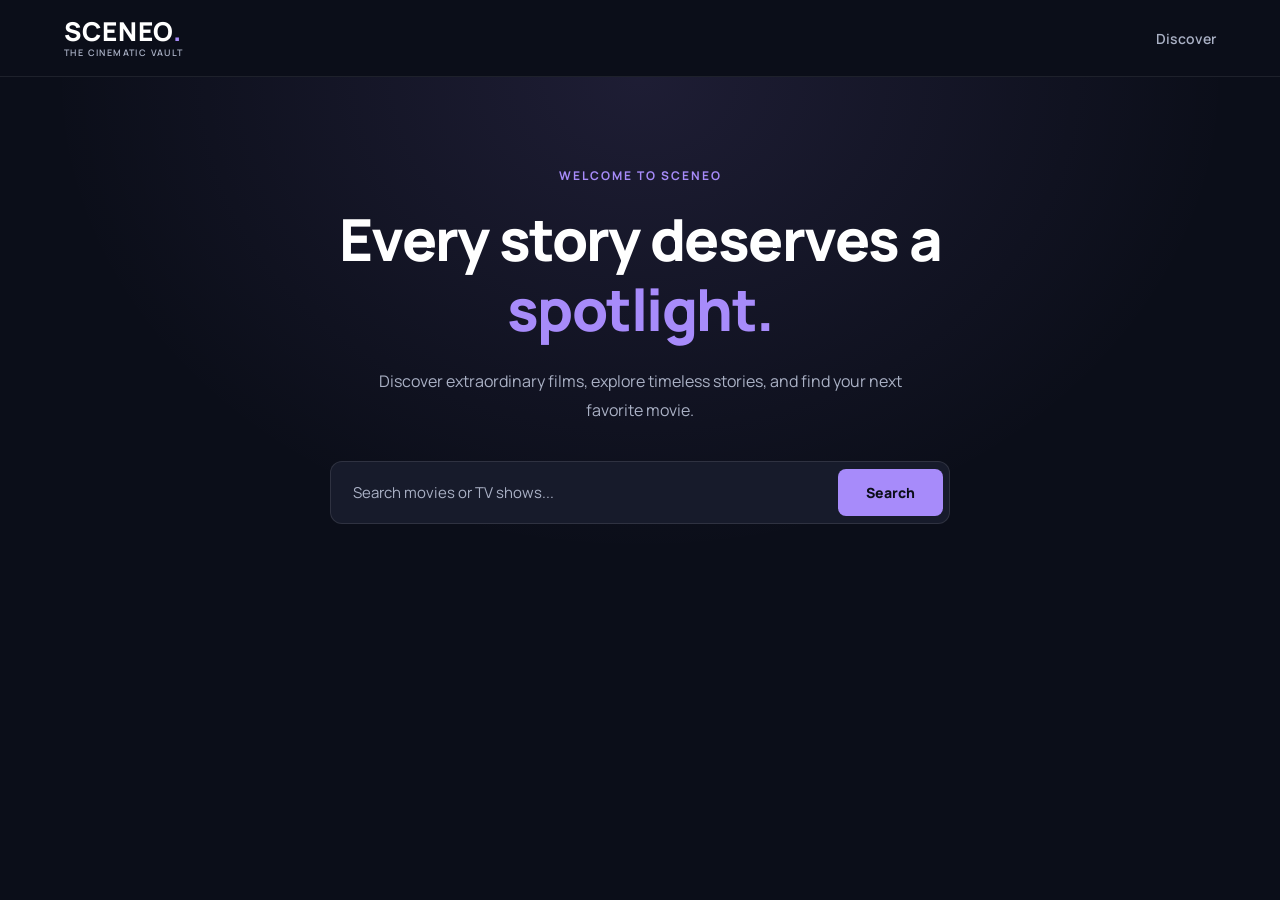
==== index.html @ 3fd2347c "first commit" ====
<!DOCTYPE html>
<html lang="en">

<head>
    <meta charset="UTF-8">
    <!-- Main stylesheet -->
    <link rel="stylesheet" href="./styles.css">
    <meta name="viewport" content="width=device-width, initial-scale=1.0">
    <title>SCENEO | The Cinematic Vault</title>
</head>

<body>


    <!-- NAVIGATION -->
    <header class="site-header">
        <nav class="nav">

            <!-- LOGO -->
            <a href="index.html" class="logo">
                <span class="logo__name">
                    SCENEO<span class="purple">.</span>
                </span>
                <small class="logo__subtitle">
                    THE CINEMATIC VAULT
                </small>
            </a>

            <!-- NAVIGATION LINKS -->
            <div class="nav__links">
                <a href="#discover" class="nav__link">
                    Discover
                </a>
            </div>

        </nav>
    </header>



    <!-- =========================================
     MAIN CONTENT
     ========================================= -->
    <main>

        <!-- =========================================
         HERO SECTION
         Introduces SCENEO and its purpose.
         ========================================= -->
        <section class="hero">
            <div class="container">

                <!-- Hero introduction -->
                <div class="hero__content">

                    <p class="hero__label">
                        WELCOME TO SCENEO
                    </p>

                    <!-- Main headline -->
                    <h1 class="hero__title">
                        Every story deserves a
                        <span class="purple">spotlight.</span>
                    </h1>

                    <!-- Supporting description -->
                    <p class="hero__description">
                        Discover extraordinary films, explore timeless
                        stories, and find your next favorite movie.
                    </p>


                    <!-- =========================================
                      MOVIE SEARCH
                      Allows users to search the OMDb database.
                      JavaScript will handle the form submission.
                      ========================================= -->
                    <form class="search" id="search-form">

                        <!-- Movie or TV show title -->
                        <input type="search" class="search__input" id="search-input" name="search"
                            placeholder="Search movies or TV shows..." aria-label="Search movies or TV shows" required>

                        <!-- Submit search request -->
                        <button type="submit" class="search__button">
                            Search
                        </button>

                    </form>


                </div>

            </div>
        </section>

    </main>









</body>

</html>
---- styles.css ----
/* =========================================
   SCENEO — THE CINEMATIC VAULT
   Main Stylesheet
   ========================================= */

/* Google Fonts */
@import url('https://fonts.googleapis.com/css2?family=Manrope:wght@400;500;600;700;800&display=swap');

/* =========================================
   GLOBAL STYLES
   ========================================= */

/* Reusable colors throughout the application */
:root {
    --bg-primary: #0b0e19;
    --bg-secondary: #171b2b;
    --accent: #a78bfa;
    --text-primary: #ffffff;
    --text-secondary: #aab1c5;
}

/* Reset browser default spacing */
* {
    margin: 0;
    padding: 0;
    box-sizing: border-box;
}

/* Base page appearance */
body {
    font-family: 'Manrope', sans-serif;
    background-color: var(--bg-primary);
    color: var(--text-primary);
}

/* Default link styling */
a {
    color: inherit;
    text-decoration: none;
}

/* Shared purple accent */
.purple {
    color: var(--accent);
}

/* =========================================
   NAVIGATION
   ========================================= */

/* Navigation container and bottom separator */
.site-header {
    width: 100%;
    border-bottom: 1px solid rgba(255, 255, 255, 0.08);
}

/* Centers navigation content and limits its width */
.nav {
    width: 100%;
    max-width: 1200px;
    height: 76px;
    padding: 0 24px;
    margin: 0 auto;

    display: flex;
    justify-content: space-between;
    align-items: center;
}

/* Compact brand logo */
.logo {
    display: flex;
    flex-direction: column;
    align-items: flex-start;
    gap: 2px;
}

/* Primary SCENEO wordmark */
.logo__name {
    font-size: 26px;
    font-weight: 800;
    letter-spacing: 1px;
    line-height: 1;
}

/* Small subtitle beneath the brand name */
.logo__subtitle {
    font-size: 9px;
    font-weight: 600;
    letter-spacing: 1.4px;
    color: var(--text-secondary);
}

/* Navigation links container */
.nav__links {
    display: flex;
    align-items: center;
    gap: 24px;
}

/* Individual navigation links */
.nav__link {
    font-size: 14px;
    font-weight: 600;
    color: var(--text-secondary);
    transition: color 200ms ease;
}

/* Highlight navigation links on hover or keyboard focus */
.nav__link:hover,
.nav__link:focus-visible {
    color: var(--accent);
}



/* =========================================
   REUSABLE LAYOUT
   ========================================= */

/* Keeps page content centered and consistent */
.container {
    width: 100%;
    max-width: 1200px;
    padding: 0 24px;
    margin: 0 auto;
}

/* =========================================
   HERO SECTION
   ========================================= */

/* Main hero spacing and background */
.hero {
    position: relative;
    display: flex;
    align-items: center;
    min-height: 420px;
    padding: 90px 0 70px;

    background: radial-gradient(ellipse at 50% 0%,
            rgba(167, 139, 250, 0.12),
            transparent 65%);
}

/* Centers the hero introduction */
.hero__content {
    max-width: 760px;
    margin: 0 auto;
    text-align: center;
}

/* Small introductory label */
.hero__label {
    margin-bottom: 20px;
    color: var(--accent);
    font-size: 12px;
    font-weight: 700;
    letter-spacing: 2px;
}

/* Main headline */
.hero__title {
    margin-bottom: 24px;
    font-size: clamp(36px, 5vw, 58px);
    font-weight: 800;
    line-height: 1.2;
    letter-spacing: -1.5px;
}

/* Supporting description */
.hero__description {
    max-width: 580px;
    margin: 0 auto;

    color: var(--text-secondary);
    font-size: 16px;
    line-height: 1.8;
}

/* =========================================
   HERO RESPONSIVENESS
   ========================================= */

@media (max-width: 600px) {
    .hero {
        min-height: 350px;
        padding: 70px 0 50px;
    }

    .hero__title {
        letter-spacing: -0.5px;
    }

    .hero__description {
        font-size: 14px;
    }
}


/* =========================================
   SEARCH BAR
   ========================================= */

/* Search form container */
.search {
    display: flex;
    align-items: center;
    width: 100%;
    max-width: 620px;
    margin: 36px auto 0;
    padding: 6px;

    background-color: var(--bg-secondary);
    border: 1px solid rgba(255, 255, 255, 0.1);
    border-radius: 12px;

    transition: border-color 200ms ease, box-shadow 200ms ease;
}

/* Highlight the search bar when the input is focused */
.search:focus-within {
    border-color: var(--accent);
    box-shadow: 0 0 0 3px rgba(167, 139, 250, 0.12);
}

/* Movie title input */
.search__input {
    flex: 1;
    min-width: 0;
    padding: 14px 16px;

    background: transparent;
    border: none;
    outline: none;

    color: var(--text-primary);
    font-family: inherit;
    font-size: 15px;
}

/* Search placeholder */
.search__input::placeholder {
    color: var(--text-secondary);
}

/* Remove the browser's default search clear button */
.search__input::-webkit-search-cancel-button {
    cursor: pointer;
}

/* Search submit button */
.search__button {
    padding: 14px 28px;

    background-color: var(--accent);
    border: none;
    border-radius: 8px;

    color: var(--bg-primary);
    font-family: inherit;
    font-size: 14px;
    font-weight: 800;

    cursor: pointer;
    transition: background-color 200ms ease, transform 200ms ease;
}

/* Button hover effect */
.search__button:hover {
    background-color: #c4b5fd;
}

/* Subtle click feedback */
.search__button:active {
    transform: scale(0.97);
}

/* =========================================
   SEARCH BAR RESPONSIVENESS
   ========================================= */

@media (max-width: 600px) {

    /* Reduce spacing on mobile */
    .search {
        margin-top: 28px;
    }

    .search__input {
        padding: 12px;
        font-size: 14px;
    }

    .search__button {
        padding: 12px 18px;
    }
}
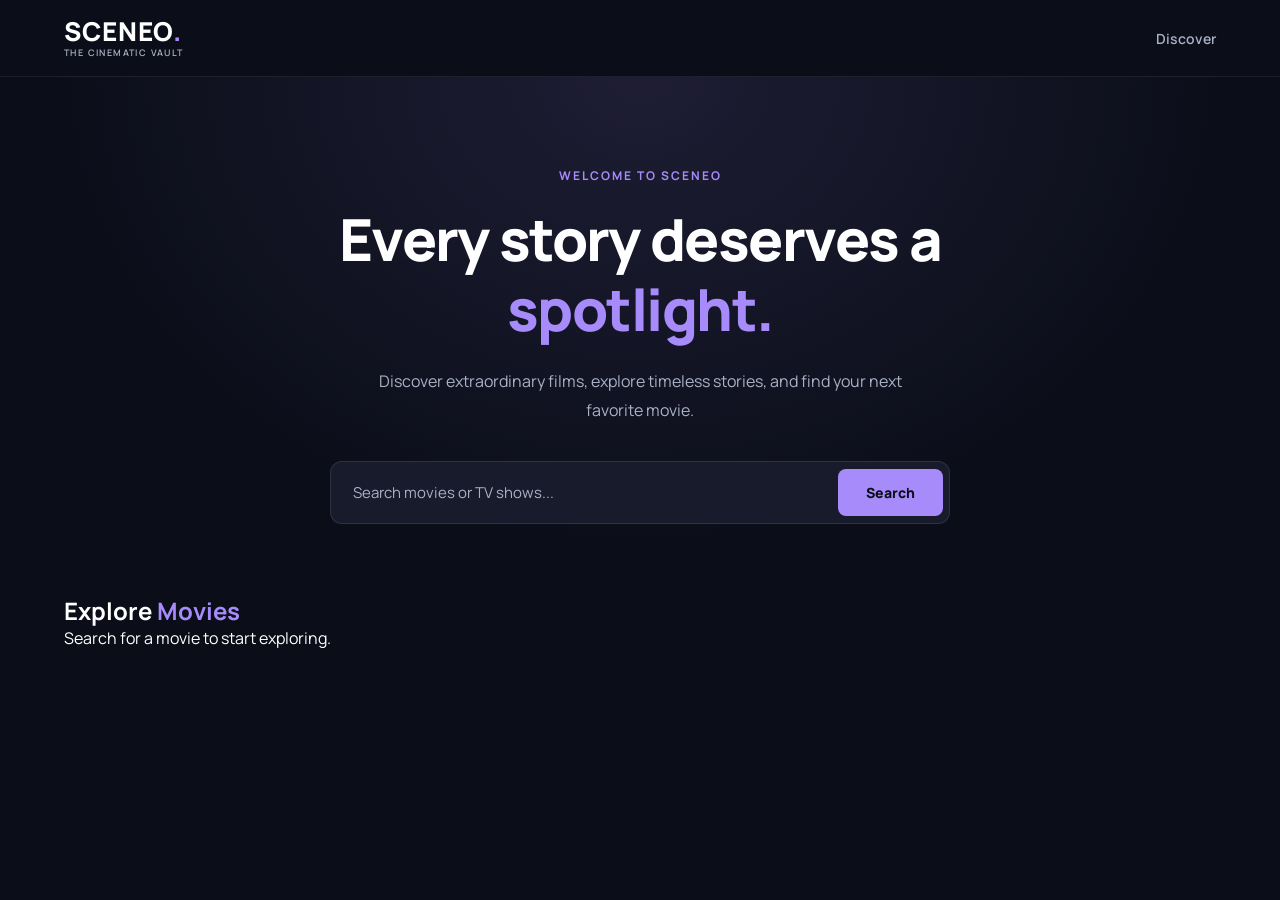
==== commit 22a785ca: "First setup" ====
--- a/index.html
+++ b/index.html
@@ -94,6 +94,35 @@
             </div>
         </section>
 
+
+        <!-- =========================================
+          DISCOVER SECTION
+          Displays movie results fetched from OMDb.
+          ========================================
+         -->
+        <section id="discover" class="discover">
+            <div class="container">
+
+                <!-- Section heading and future filter controls -->
+                <div class="discover__header">
+                    <h2 class="discover__title">
+                        Explore <span class="purple">Movies</span>
+                    </h2>
+                </div>
+
+                <!-- Search results and application messages -->
+                <p id="status-message" class="status-message" role="status">
+                    Search for a movie to start exploring.
+                </p>
+
+                <!-- Movie cards will be generated here by JavaScript -->
+                <div id="movies-container" class="movies">
+                </div>
+
+            </div>
+        </section>
+
+
     </main>
 
 
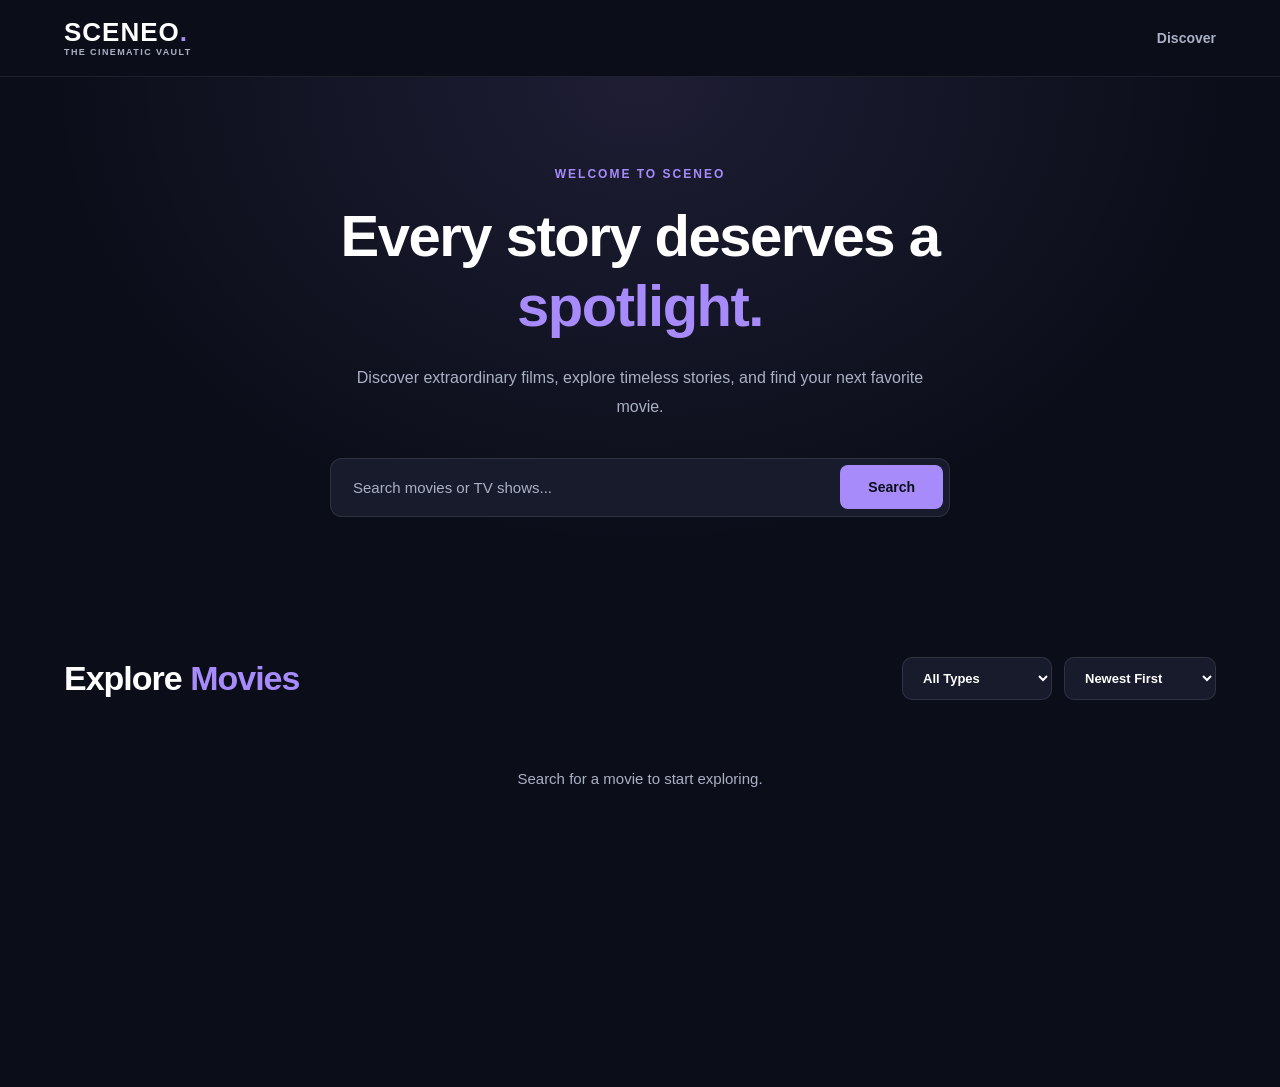
==== commit 3a1f6efe: "API added" ====
--- a/index.html
+++ b/index.html
@@ -105,9 +105,37 @@
 
                 <!-- Section heading and future filter controls -->
                 <div class="discover__header">
+
                     <h2 class="discover__title">
                         Explore <span class="purple">Movies</span>
                     </h2>
+
+
+                    <!-- =========================================
+                      MOVIE FILTERS
+                      Allows users to filter and sort search results.
+                      ========================================= -->
+                    <div class="discover__filters">
+
+                        <!-- Filter results by content type -->
+                        <select id="type-filter" class="filter__select" aria-label="Filter by content type">
+                            <option value="">All Types</option>
+                            <option value="movie">Movies</option>
+                            <option value="series">TV Series</option>
+                        </select>
+
+                        <!-- Sort displayed movies by title or release year -->
+                        <select id="sort-filter" class="filter__select" aria-label="Sort search results">
+                            <option value="">Sort By</option>
+                            <option value="az">Title: A to Z</option>
+                            <option value="za">Title: Z to A</option>
+                            <option value="newest" selected>Newest First</option>
+                            <option value="oldest">Oldest First</option>
+                        </select>
+
+                    </div>
+
+
                 </div>
 
                 <!-- Search results and application messages -->
@@ -118,6 +146,34 @@
                 <!-- Movie cards will be generated here by JavaScript -->
                 <div id="movies-container" class="movies">
                 </div>
+
+
+
+                <!-- =========================================
+                   MOVIE PAGINATION
+                   Allows users to navigate between
+                   pages of OMDb search results.
+                 ========================================= -->
+                <nav class="pagination" id="pagination" aria-label="Movie results pages" hidden>
+
+                    <!-- Navigate to the previous results page -->
+                    <button class="pagination__button" id="prev-page" type="button">
+                        ← Previous
+                    </button>
+
+                    <!-- Display the current page and total pages -->
+                    <span class="pagination__info" id="page-info" aria-live="polite">
+                        Page 1 of 1
+                    </span>
+
+                    <!-- Navigate to the next results page -->
+                    <button class="pagination__button" id="next-page" type="button">
+                        Next →
+                    </button>
+
+                </nav>
+
+
 
             </div>
         </section>
@@ -132,6 +188,8 @@
 
 
 
+    <!-- Main application JavaScript -->
+    <script src="./script.js" defer></script>
 
 </body>
 
--- a/styles.css
+++ b/styles.css
@@ -1,3 +1,22 @@
+/* ==========================
+   SMOOTH SCROLLING
+=============================
+========== */
+
+/* Smooth transitions when navigating to page sections */
+html {
+    scroll-behavior: smooth;
+}
+
+/* Respect accessibility preferences */
+@media (prefers-reduced-motion: reduce) {
+    html {
+        scroll-behavior: auto;
+    }
+}
+
+
+
 /* =========================================
    SCENEO — THE CINEMATIC VAULT
    Main Stylesheet
@@ -295,4 +314,321 @@
     .search__button {
         padding: 12px 18px;
     }
-}+}
+
+
+
+/* =========================================
+   DISCOVER SECTION
+   Displays movie results from the OMDb API.
+   ========================================= */
+
+/* Main discovery section */
+.discover {
+    min-height: 500px;
+    padding: 70px 0 100px;
+}
+
+/* Heading and filter controls container */
+.discover__header {
+    display: flex;
+    align-items: center;
+    justify-content: space-between;
+    gap: 24px;
+    margin-bottom: 40px;
+}
+
+/* Explore Movies heading */
+.discover__title {
+    font-size: clamp(26px, 3vw, 34px);
+    font-weight: 800;
+    letter-spacing: -1px;
+}
+
+/* Search instructions, empty results, and errors */
+.status-message {
+    padding: 30px 0;
+    color: var(--text-secondary);
+    font-size: 15px;
+    text-align: center;
+}
+
+/* =========================================
+   MOVIE RESULTS GRID
+   JavaScript will dynamically generate cards.
+   ========================================= */
+
+.movies {
+    display: grid;
+    grid-template-columns: repeat(4, minmax(0, 1fr));
+    gap: 28px;
+}
+
+/* =========================================
+   DISCOVER RESPONSIVENESS
+   ========================================= */
+
+/* Tablets: three movie cards per row */
+@media (max-width: 900px) {
+    .movies {
+        grid-template-columns: repeat(3, minmax(0, 1fr));
+        gap: 20px;
+    }
+}
+
+/* Mobile: two movie cards per row */
+@media (max-width: 600px) {
+    .discover {
+        padding: 50px 0 70px;
+    }
+
+    .discover__header {
+        flex-direction: column;
+        align-items: flex-start;
+        gap: 20px;
+    }
+
+    .movies {
+        grid-template-columns: repeat(2, minmax(0, 1fr));
+        gap: 16px;
+    }
+
+    .status-message {
+        font-size: 14px;
+    }
+}
+
+
+
+/* =========================================
+   MOVIE CARDS
+   Reusable card design for OMDb results.
+   ========================================= */
+
+/* Individual movie card */
+.movie-card {
+    min-width: 0;
+    overflow: hidden;
+    background-color: var(--bg-secondary);
+    border: 1px solid rgba(255, 255, 255, 0.06);
+    border-radius: 14px;
+    transition: transform 250ms ease, border-color 250ms ease;
+}
+
+/* Movie poster */
+.movie-card__poster {
+    display: block;
+    width: 100%;
+    aspect-ratio: 2 / 3;
+    object-fit: cover;
+    background-color: #24283b;
+}
+
+/* Movie information container */
+.movie-card__content {
+    padding: 16px;
+}
+
+/* Movie title */
+.movie-card__title {
+    margin-bottom: 8px;
+    font-size: 16px;
+    font-weight: 700;
+    line-height: 1.4;
+}
+
+/* Release year and content type */
+.movie-card__meta {
+    color: var(--text-secondary);
+    font-size: 13px;
+}
+
+/* Hover effects for mouse-based devices */
+@media (hover: hover) {
+    .movie-card:hover {
+        transform: translateY(-6px);
+        border-color: var(--accent);
+    }
+}
+
+/* Mobile card adjustments */
+@media (max-width: 600px) {
+    .movie-card {
+        border-radius: 12px;
+    }
+
+    .movie-card__content {
+        padding: 12px;
+    }
+
+    .movie-card__title {
+        font-size: 14px;
+    }
+
+    .movie-card__meta {
+        font-size: 12px;
+    }
+}
+
+/* Respect reduced-motion accessibility settings */
+@media (prefers-reduced-motion: reduce) {
+    .movie-card {
+        transition: none;
+    }
+}
+
+
+
+/* =========================================
+   MOVIE FILTERS & SORTING
+   Dropdown controls for filtering OMDb results.
+   ========================================= */
+
+/* Container for the filter dropdowns */
+.discover__filters {
+    display: flex;
+    align-items: center;
+    gap: 12px;
+}
+
+/* Shared dropdown appearance */
+.filter__select {
+    min-width: 150px;
+    padding: 12px 36px 12px 16px;
+
+    background-color: var(--bg-secondary);
+    border: 1px solid rgba(255, 255, 255, 0.1);
+    border-radius: 10px;
+
+    color: var(--text-primary);
+    font-family: inherit;
+    font-size: 13px;
+    font-weight: 600;
+
+    cursor: pointer;
+    outline: none;
+    transition: border-color 200ms ease;
+
+    /* Native dropdown arrow adapts to dark styling */
+    color-scheme: dark;
+}
+
+/* Hover and keyboard focus states */
+.filter__select:hover,
+.filter__select:focus-visible {
+    border-color: var(--accent);
+}
+
+/* Dropdown menu options */
+.filter__select option {
+    background-color: var(--bg-secondary);
+    color: var(--text-primary);
+}
+
+/* =========================================
+   MOBILE FILTER LAYOUT
+   ========================================= */
+
+@media (max-width: 600px) {
+
+    /* Filters fill the available mobile width */
+    .discover__filters {
+        width: 100%;
+        gap: 10px;
+    }
+
+    /* Equal-width, touch-friendly dropdowns */
+    .filter__select {
+        flex: 1;
+        min-width: 0;
+        width: 50%;
+        padding: 12px 8px;
+        font-size: 12px;
+    }
+}
+
+
+/* Display a placeholder when OMDb has no poster */
+.movie-card__poster--empty {
+    display: grid;
+    place-items: center;
+    padding: 16px;
+    color: var(--text-secondary);
+    text-align: center;
+    font-size: 14px;
+}
+
+
+/* =========================================
+   MOVIE PAGINATION
+   Navigation controls for multiple result pages.
+   ========================================= */
+
+/* Pagination layout */
+.pagination {
+    display: flex;
+    justify-content: center;
+    align-items: center;
+    gap: 24px;
+    margin-top: 48px;
+    padding: 20px 0;
+}
+
+/* Keep pagination hidden until JavaScript enables it */
+.pagination[hidden] {
+    display: none;
+}
+
+/* Previous and Next buttons */
+.pagination__button {
+    padding: 12px 20px;
+    background-color: var(--bg-secondary);
+    color: var(--text-primary);
+    border: 1px solid rgba(255, 255, 255, 0.1);
+    border-radius: 10px;
+    font-family: inherit;
+    font-size: 14px;
+    font-weight: 600;
+    cursor: pointer;
+    transition: all 200ms ease;
+}
+
+/* Button hover and keyboard focus */
+.pagination__button:hover:not(:disabled),
+.pagination__button:focus-visible:not(:disabled) {
+    background-color: var(--accent);
+    color: var(--bg-primary);
+    border-color: var(--accent);
+}
+
+/* Disabled buttons */
+.pagination__button:disabled {
+    opacity: 0.35;
+    cursor: not-allowed;
+}
+
+/* Page counter */
+.pagination__info {
+    color: var(--text-secondary);
+    font-size: 14px;
+    font-weight: 600;
+    white-space: nowrap;
+}
+
+/* Mobile adjustments */
+@media (max-width: 600px) {
+    .pagination {
+        gap: 12px;
+        margin-top: 32px;
+    }
+
+    .pagination__button {
+        padding: 12px;
+        font-size: 12px;
+    }
+
+    .pagination__info {
+        font-size: 12px;
+    }
+}
+
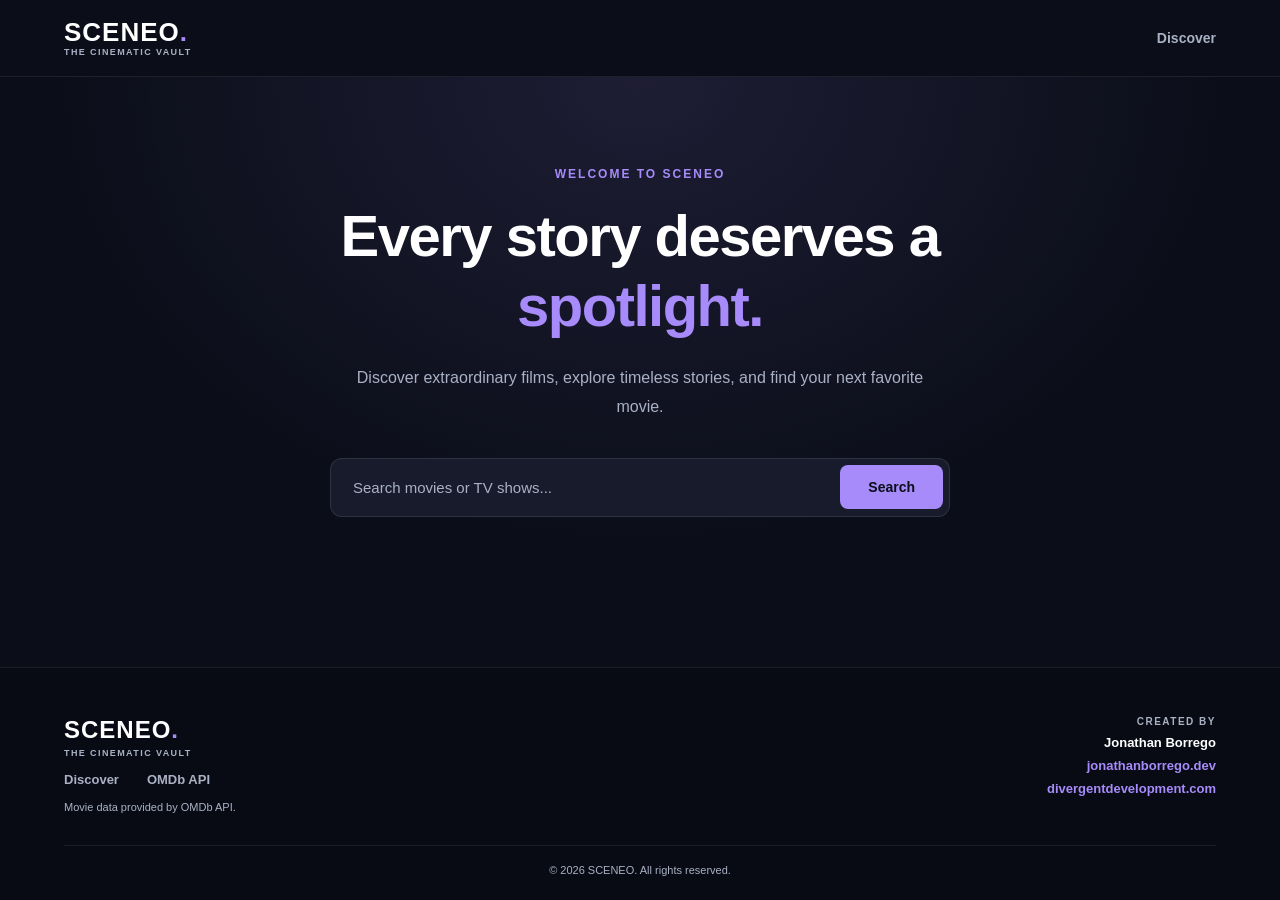
==== commit ec18b11c: "improved UI and accessibility for mobile search and filters panel. Added functionality to close the " ====
--- a/index.html
+++ b/index.html
@@ -100,7 +100,8 @@
           Displays movie results fetched from OMDb.
           ========================================
          -->
-        <section id="discover" class="discover">
+        <!-- Hidden until the user performs a movie search -->
+        <section id="discover" class="discover" hidden>
             <div class="container">
 
                 <!-- Section heading and future filter controls -->
@@ -143,6 +144,24 @@
                     Search for a movie to start exploring.
                 </p>
 
+
+                <!-- =========================================
+                   MOVIE LOADING INDICATOR
+                   Displays while fetching data from OMDb.
+                   ========================================= -->
+                <div id="loading" class="loading" role="status" hidden>
+
+                    <!-- Animated loading spinner -->
+                    <span class="loading__spinner" aria-hidden="true"></span>
+
+                    <!-- Loading message -->
+                    <p class="loading__text">
+                        Finding your next favorite movie...
+                    </p>
+
+                </div>
+
+
                 <!-- Movie cards will be generated here by JavaScript -->
                 <div id="movies-container" class="movies">
                 </div>
@@ -184,6 +203,145 @@
 
 
 
+    <!-- =========================================
+     MOBILE FLOATING CONTROLS
+     Quick access to search and filters.
+     Visible on mobile devices only.
+     ========================================= -->
+    <div class="mobile-actions">
+
+
+        <!-- =========================================
+            MOBILE FILTER PANEL
+            Holds the existing type and sort filters.
+        ========================================= -->
+        <div id="mobile-filter-panel" class="mobile-filter-panel" aria-label="Movie filters" hidden>
+            <!-- Panel heading -->
+            <div class="mobile-filter-panel__header">
+                <h3>Filter &amp; Sort</h3>
+            </div>
+
+            <!-- Existing filters will be placed here on mobile -->
+            <div id="mobile-filter-controls"></div>
+        </div>
+
+
+        <!-- Open the movie filters panel -->
+        <button type="button" id="mobile-filter-toggle" class="mobile-actions__button" aria-label="Open movie filters"
+            aria-expanded="false">
+            <!-- Filter icon -->
+            <svg viewBox="0 0 24 24" fill="none" stroke="currentColor" stroke-width="2" stroke-linecap="round"
+                aria-hidden="true">
+                <path d="M4 7h16M4 17h16" />
+                <circle cx="9" cy="7" r="2" fill="currentColor" />
+                <circle cx="15" cy="17" r="2" fill="currentColor" />
+            </svg>
+        </button>
+
+        <!-- Open the floating search bar -->
+        <button type="button" id="mobile-search-toggle" class="mobile-actions__button" aria-label="Open movie search"
+            aria-expanded="false">
+            <!-- Search icon -->
+            <svg viewBox="0 0 24 24" fill="none" stroke="currentColor" stroke-width="2" stroke-linecap="round"
+                aria-hidden="true">
+                <circle cx="11" cy="11" r="7" />
+                <path d="m20 20-4-4" />
+            </svg>
+        </button>
+
+    </div>
+
+
+
+
+
+    <!-- =========================================
+     FOOTER SECTION
+     Displays branding, navigation, and
+     movie data attribution.
+     ========================================= -->
+
+    <!-- =========================================
+     FOOTER SECTION
+     SCENEO branding, developer credits,
+     and movie data attribution.
+     ========================================= -->
+    <footer class="footer">
+        <div class="container">
+
+            <!-- Main footer: left and right columns -->
+            <div class="footer__main">
+
+                <!-- LEFT: Branding and navigation -->
+                <div class="footer__content">
+
+                    <!-- SCENEO branding -->
+                    <div class="footer__brand">
+                        <h2 class="footer__logo">
+                            SCENEO<span class="purple">.</span>
+                        </h2>
+
+                        <p class="footer__subtitle">
+                            THE CINEMATIC VAULT
+                        </p>
+                    </div>
+
+                    <!-- Footer navigation -->
+                    <div class="footer__links">
+                        <a href="#discover">Discover</a>
+
+                        <a href="https://www.omdbapi.com/" target="_blank" rel="noopener noreferrer">
+                            OMDb API
+                        </a>
+                    </div>
+
+                    <!-- Movie data attribution -->
+                    <p class="footer__attribution">
+                        Movie data provided by OMDb API.
+                    </p>
+
+                </div>
+
+                <!-- RIGHT: Developer information -->
+                <div class="footer__credits">
+
+                    <p class="footer__credits-label">
+                        CREATED BY
+                    </p>
+
+                    <p class="footer__creator">
+                        Jonathan Borrego
+                    </p>
+
+                    <!-- Professional website links -->
+                    <div class="footer__credits-links">
+
+                        <!-- Personal portfolio -->
+                        <a href="https://jonathanborrego.dev/" target="_blank" rel="noopener noreferrer">
+                            jonathanborrego.dev
+                        </a>
+
+                        <!-- Development company -->
+                        <a href="https://divergentdevelopment.com/" target="_blank" rel="noopener noreferrer">
+                            divergentdevelopment.com
+                        </a>
+
+                    </div>
+                </div>
+
+            </div>
+
+            <!-- BOTTOM: Copyright -->
+            <div class="footer__bottom">
+                <p>&copy; 2026 SCENEO. All rights reserved.</p>
+            </div>
+
+        </div>
+    </footer>
+
+
+
+
 
 
 
--- a/styles.css
+++ b/styles.css
@@ -46,11 +46,227 @@
 }
 
 /* Base page appearance */
+
+/* Base page layout */
 body {
     font-family: 'Manrope', sans-serif;
     background-color: var(--bg-primary);
     color: var(--text-primary);
-}
+
+    /* Make the page fill the entire screen */
+    min-height: 100vh;
+    min-height: 100dvh;
+    display: flex;
+    flex-direction: column;
+}
+
+/* Expand the main content to keep the footer at the bottom */
+main {
+    flex: 1;
+}
+
+
+/* =========================================
+   MOBILE FLOATING ACTION BUTTONS
+   Fixed search and filter shortcuts.
+   Displayed on mobile devices only.
+   ========================================= */
+
+/* Hide floating controls on desktop */
+.mobile-actions {
+    display: none;
+}
+
+/* =========================================
+   MOBILE LAYOUT
+   ========================================= */
+
+@media (max-width: 600px) {
+
+    /* Position buttons at the bottom-right */
+    .mobile-actions {
+        position: fixed;
+        bottom: calc(20px + env(safe-area-inset-bottom));
+        right: 18px;
+        z-index: 200;
+
+        display: flex;
+        flex-direction: column;
+        gap: 12px;
+    }
+
+    /* Shared circular button styling */
+    .mobile-actions__button {
+        width: 54px;
+        height: 54px;
+
+        display: flex;
+        align-items: center;
+        justify-content: center;
+
+        background: rgba(39, 31, 65, 0.95);
+        color: white;
+
+        border: 1px solid rgba(167, 139, 250, 0.4);
+        border-radius: 50%;
+
+        box-shadow: 0 6px 24px rgba(0, 0, 0, 0.35);
+
+        cursor: pointer;
+        transition: transform 200ms ease, background 200ms ease;
+    }
+
+    /* Search button uses a brighter violet */
+    #mobile-search-toggle {
+        background: #8054d9;
+        border-color: var(--accent);
+    }
+
+    /* Floating button icons */
+    .mobile-actions__button svg {
+        width: 24px;
+        height: 24px;
+    }
+
+
+    /* Hide the original search bar on mobile */
+    .hero .search {
+        display: none;
+    }
+
+    /* Display the search bar beside the floating button */
+    .mobile-search-open .hero .search {
+        position: fixed;
+        bottom: calc(20px + env(safe-area-inset-bottom));
+        left: 18px;
+        right: 84px;
+        z-index: 201;
+
+        display: flex;
+        width: auto;
+        max-width: none;
+        margin: 0;
+        padding: 4px;
+
+        box-shadow: 0 8px 30px rgba(0, 0, 0, 0.4);
+    }
+
+    /* Compact search input */
+    .mobile-search-open .search__input {
+        padding: 10px;
+        font-size: 13px;
+    }
+
+    /* Compact submit button */
+    .mobile-search-open .search__button {
+        padding: 11px 12px;
+        font-size: 12px;
+    }
+
+    /* Change the search icon into a close button */
+    .mobile-search-open #mobile-search-toggle svg {
+        display: none;
+    }
+
+    .mobile-search-open #mobile-search-toggle::after {
+        content: "×";
+        font-size: 28px;
+    }
+
+
+    /* Touch feedback */
+    .mobile-actions__button:active {
+        transform: scale(0.92);
+    }
+
+    /* Keyboard accessibility */
+    .mobile-actions__button:focus-visible {
+        outline: 2px solid var(--accent);
+        outline-offset: 4px;
+    }
+}
+
+
+/* =========================================
+   MOBILE FLOATING FILTER PANEL
+   Dark glass panel beside the filter button.
+   ========================================= */
+
+@media (max-width: 600px) {
+
+    /* Floating filter panel */
+    .mobile-filter-panel {
+        position: absolute;
+        right: calc(100% + 12px);
+        bottom: 66px;
+
+        width: min(250px, calc(100vw - 110px));
+        padding: 18px;
+
+        background: rgba(25, 22, 43, 0.96);
+        backdrop-filter: blur(18px);
+
+        border: 1px solid rgba(167, 139, 250, 0.45);
+        border-radius: 18px;
+
+        box-shadow: 0 12px 35px rgba(0, 0, 0, 0.45);
+    }
+
+    /* Keep the panel hidden until opened */
+    .mobile-filter-panel[hidden] {
+        display: none;
+    }
+
+    /* Panel title */
+    .mobile-filter-panel__header {
+        margin-bottom: 16px;
+    }
+
+    .mobile-filter-panel__header h3 {
+        color: #ffffff;
+        font-size: 15px;
+        font-weight: 700;
+    }
+
+    /* Stack the existing dropdowns vertically */
+    #mobile-filter-controls .discover__filters {
+        display: flex;
+        flex-direction: column;
+        align-items: stretch;
+        gap: 12px;
+    }
+
+    /* Make dropdowns fill the floating panel */
+    #mobile-filter-controls .filter__select {
+        width: 100%;
+        max-width: none;
+        padding: 12px;
+
+        background: #111525;
+        color: #ffffff;
+
+        border: 1px solid rgba(167, 139, 250, 0.25);
+        border-radius: 10px;
+
+        font-size: 13px;
+    }
+
+    /* Highlight the selected dropdown */
+    #mobile-filter-controls .filter__select:focus {
+        outline: 2px solid #a78bfa;
+        outline-offset: 2px;
+    }
+}
+
+
+/* Respect reduced-motion settings */
+@media (prefers-reduced-motion: reduce) {
+    .mobile-actions__button {
+        transition: none;
+    }
+}
+
+
 
 /* Default link styling */
 a {
@@ -632,3 +848,423 @@
     }
 }
 
+
+/* =========================================
+   MOVIE LOADING ANIMATION
+   Displays while fetching data from OMDb.
+   ========================================= */
+
+/* Loading indicator container */
+.loading {
+    min-height: 220px;
+    display: flex;
+    flex-direction: column;
+    align-items: center;
+    justify-content: center;
+    gap: 20px;
+}
+
+/* Keep the indicator hidden until needed */
+.loading[hidden] {
+    display: none;
+}
+
+/* Animated violet spinner */
+.loading__spinner {
+    width: 46px;
+    height: 46px;
+
+    border: 4px solid rgba(167, 139, 250, 0.15);
+    border-top-color: var(--accent);
+    border-radius: 50%;
+
+    animation: spin 800ms linear infinite;
+}
+
+/* Spinner rotation */
+@keyframes spin {
+    from {
+        transform: rotate(0deg);
+    }
+
+    to {
+        transform: rotate(360deg);
+    }
+}
+
+/* Loading message */
+.loading__text {
+    color: var(--text-secondary);
+    font-size: 14px;
+    font-weight: 500;
+}
+
+/* Accessibility: reduce animations when requested */
+@media (prefers-reduced-motion: reduce) {
+    .loading__spinner {
+        animation: none;
+    }
+}
+
+
+
+
+
+/* =========================================
+   FOOTER SECTION
+   Branding, navigation, and attribution.
+   ========================================= */
+
+/* Main footer container */
+.footer {
+    margin-top: 60px;
+    padding: 48px 0 24px;
+    background-color: #080b14;
+    border-top: 1px solid rgba(255, 255, 255, 0.08);
+}
+
+/* Branding and navigation layout */
+.footer__content {
+    display: flex;
+    align-items: center;
+    justify-content: space-between;
+    gap: 24px;
+    padding-bottom: 36px;
+}
+
+/* Footer brand name */
+.footer__logo {
+    font-size: 24px;
+    font-weight: 800;
+    letter-spacing: 1px;
+}
+
+/* Small branding subtitle */
+.footer__subtitle {
+    margin-top: 4px;
+    color: var(--text-secondary);
+    font-size: 9px;
+    font-weight: 600;
+    letter-spacing: 1.4px;
+}
+
+/* Footer navigation links */
+.footer__links {
+    display: flex;
+    align-items: center;
+    gap: 28px;
+}
+
+.footer__links a {
+    color: var(--text-secondary);
+    font-size: 13px;
+    font-weight: 600;
+    transition: color 200ms ease;
+}
+
+/* Link hover and keyboard focus */
+.footer__links a:hover,
+.footer__links a:focus-visible {
+    color: var(--accent);
+}
+
+/* Copyright and attribution */
+.footer__bottom {
+    display: flex;
+    justify-content: space-between;
+    gap: 16px;
+    padding-top: 24px;
+
+    border-top: 1px solid rgba(255, 255, 255, 0.08);
+    color: var(--text-secondary);
+    font-size: 12px;
+}
+
+/* =========================================
+   FOOTER RESPONSIVENESS
+   ========================================= */
+
+@media (max-width: 600px) {
+    .footer {
+        margin-top: 30px;
+        padding: 36px 0 24px;
+    }
+
+    /* Stack footer sections on smaller screens */
+    .footer__content {
+        flex-direction: column;
+        align-items: flex-start;
+        gap: 24px;
+    }
+
+    .footer__bottom {
+        flex-direction: column;
+        gap: 8px;
+        font-size: 11px;
+    }
+}
+
+
+/* =========================================
+   FOOTER DEVELOPER CREDITS
+   Links to the developer's portfolio and company.
+   ========================================= */
+
+/* Developer attribution section */
+.footer__credits {
+    display: flex;
+    flex-direction: column;
+    align-items: center;
+    gap: 12px;
+
+    margin-top: 24px;
+    padding-top: 24px;
+
+    border-top: 1px solid rgba(255, 255, 255, 0.08);
+    color: var(--text-secondary);
+    font-size: 13px;
+    text-align: center;
+}
+
+/* Container for professional website links */
+.footer__credits-links {
+    display: flex;
+    justify-content: center;
+    flex-wrap: wrap;
+    gap: 12px 24px;
+}
+
+/* Portfolio and company links */
+.footer__credits-links a {
+    color: var(--accent);
+    font-size: 13px;
+    font-weight: 600;
+    transition: color 200ms ease;
+}
+
+/* Link interaction states */
+.footer__credits-links a:hover,
+.footer__credits-links a:focus-visible {
+    color: #c4b5fd;
+    text-decoration: underline;
+}
+
+/* =========================================
+   MOBILE FOOTER CENTERING
+   Aligns all footer sections on smaller screens.
+   ========================================= */
+
+@media (max-width: 600px) {
+
+    /* Center branding and navigation */
+    .footer__content {
+        align-items: center;
+        text-align: center;
+    }
+
+    .footer__brand {
+        text-align: center;
+    }
+
+    .footer__links {
+        justify-content: center;
+    }
+
+    /* Center copyright and movie data attribution */
+    .footer__bottom {
+        align-items: center;
+        text-align: center;
+    }
+
+    /* Stack developer website links vertically */
+    .footer__credits-links {
+        flex-direction: column;
+        align-items: center;
+        gap: 12px;
+    }
+}
+
+
+/* =========================================
+   FINAL FOOTER LAYOUT
+   Two-column design with centered copyright.
+   ========================================= */
+
+/* Left branding and right developer credits */
+.footer__main {
+    display: grid;
+    grid-template-columns: repeat(2, minmax(0, 1fr));
+    gap: 24px;
+}
+
+/* Left column: Brand, links and attribution */
+.footer__content {
+    flex-direction: column;
+    align-items: flex-start;
+    justify-content: flex-start;
+    gap: 14px;
+    padding-bottom: 0;
+    text-align: left;
+}
+
+/* Movie data credit */
+.footer__attribution {
+    color: var(--text-secondary);
+    font-size: 11px;
+}
+
+/* Right column: Developer information */
+.footer__credits {
+    align-items: flex-end;
+    gap: 8px;
+    margin: 0;
+    padding: 0;
+    border: none;
+    text-align: right;
+}
+
+/* Created by label */
+.footer__credits-label {
+    font-size: 10px;
+    font-weight: 700;
+    letter-spacing: 1.5px;
+}
+
+/* Developer name */
+.footer__creator {
+    color: var(--text-primary);
+    font-size: 13px;
+    font-weight: 600;
+}
+
+/* Stack professional links on the right */
+.footer__credits-links {
+    flex-direction: column;
+    align-items: flex-end;
+    gap: 8px;
+}
+
+/* Copyright beneath both columns */
+.footer__bottom {
+    justify-content: center;
+    align-items: center;
+    margin-top: 32px;
+    padding-top: 18px;
+    text-align: center;
+    font-size: 11px;
+}
+
+/* =========================================
+   MOBILE FOOTER LAYOUT
+   Retains two columns on smaller devices.
+   ========================================= */
+
+@media (max-width: 600px) {
+
+    .footer {
+        padding: 28px 0 18px;
+    }
+
+    .footer__main {
+        gap: 14px;
+    }
+
+    .footer__content {
+        align-items: flex-start;
+        text-align: left;
+        gap: 12px;
+    }
+
+    .footer__brand {
+        text-align: left;
+    }
+
+    .footer__logo {
+        font-size: 21px;
+    }
+
+    .footer__links {
+        justify-content: flex-start;
+        flex-wrap: wrap;
+        gap: 12px;
+    }
+
+    .footer__links a,
+    .footer__credits-links a {
+        font-size: 11px;
+    }
+
+    .footer__credits {
+        align-items: flex-end;
+        text-align: right;
+    }
+
+    .footer__credits-links {
+        align-items: flex-end;
+    }
+
+    /* Allow long domain names to wrap */
+    .footer__credits-links a {
+        overflow-wrap: anywhere;
+    }
+
+    .footer__attribution {
+        font-size: 10px;
+    }
+
+    .footer__bottom {
+        margin-top: 24px;
+        font-size: 10px;
+    }
+}
+
+
+
+
+/* =========================================
+   MOBILE APP-STYLE NAVIGATION
+   Compact sticky header for mobile devices.
+   ========================================= */
+
+@media (max-width: 600px) {
+
+    /* Keep navigation visible while scrolling */
+    .site-header {
+        position: sticky;
+        top: 0;
+        z-index: 100;
+
+        background-color: rgba(11, 14, 25, 0.9);
+        backdrop-filter: blur(14px);
+        -webkit-backdrop-filter: blur(14px);
+    }
+
+    /* Reduce navigation height on mobile */
+    .nav {
+        height: 64px;
+        padding: 0 18px;
+    }
+
+    /* Compact logo */
+    .logo__name {
+        font-size: 23px;
+    }
+
+    .logo__subtitle {
+        font-size: 8px;
+        letter-spacing: 1px;
+    }
+
+    /* Touch-friendly Discover navigation */
+    .nav__link {
+        padding: 10px 14px;
+        background-color: rgba(167, 139, 250, 0.1);
+        border: 1px solid rgba(167, 139, 250, 0.15);
+        border-radius: 10px;
+    }
+
+    /* Prevent sticky header from covering section titles */
+    #discover {
+        scroll-margin-top: 70px;
+    }
+}
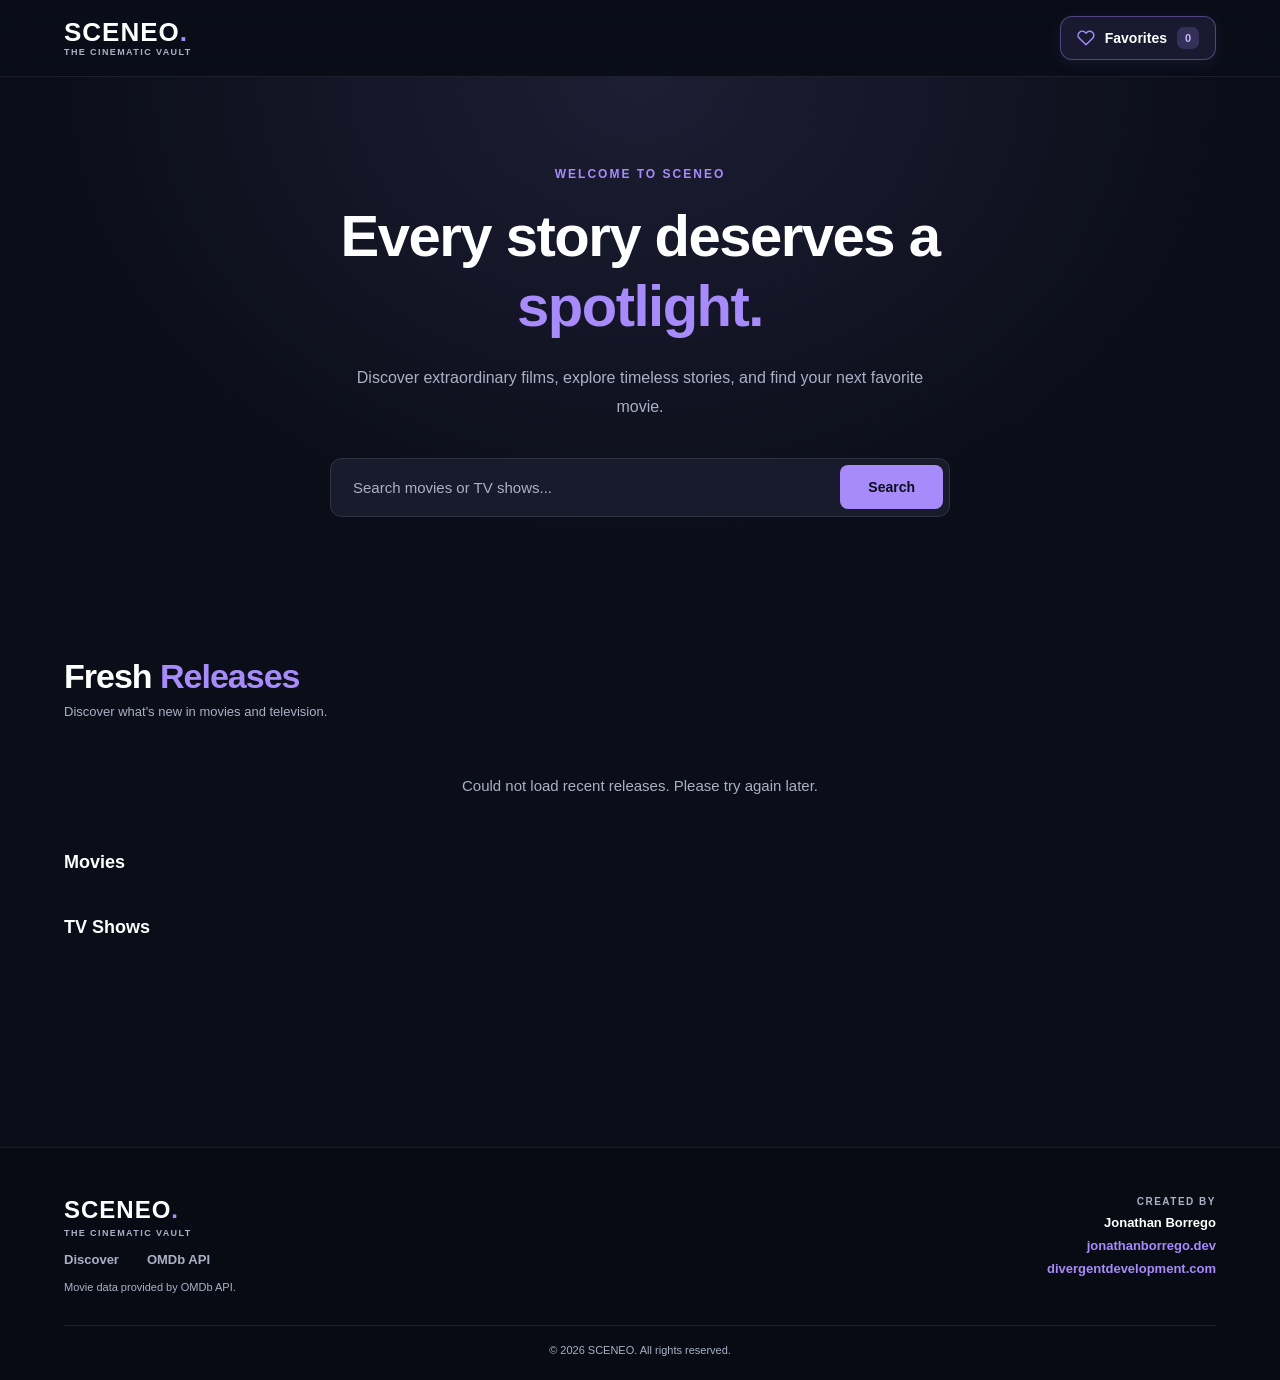
==== commit 498b289e: "final commit for the time being, will continue to work on the project in the future." ====
--- a/index.html
+++ b/index.html
@@ -28,9 +28,24 @@
 
             <!-- NAVIGATION LINKS -->
             <div class="nav__links">
-                <a href="#discover" class="nav__link">
-                    Discover
+
+                <!-- Favorites navigation: saved locally in the browser -->
+                <a href="#favorites" class="nav__link" id="favorites-link">
+
+                    <!-- Heart icon -->
+                    <svg width="18" height="18" viewBox="0 0 24 24" fill="none" stroke="currentColor" stroke-width="2"
+                        stroke-linecap="round" stroke-linejoin="round" aria-hidden="true">
+                        <path
+                            d="M20.8 4.6a5.5 5.5 0 0 0-7.8 0L12 5.7l-1.1-1.1a5.5 5.5 0 0 0-7.8 7.8L12 21l8.8-8.6a5.5 5.5 0 0 0 0-7.8Z" />
+                    </svg>
+
+                    <span>Favorites</span>
+
+                    <!-- JavaScript will update this number -->
+                    <span id="favorites-count">0</span>
+
                 </a>
+
             </div>
 
         </nav>
@@ -93,6 +108,54 @@
 
             </div>
         </section>
+
+
+
+        <!-- =========================================
+     FRESH RELEASES — HOMEPAGE
+     Automatically displays recent movies
+     and TV shows when SCENEO first loads.
+     ========================================= -->
+        <section id="fresh-releases" class="discover fresh-releases">
+            <div class="container">
+
+                <!-- Section heading -->
+                <div class="fresh-releases__header">
+                    <h2 class="discover__title">
+                        Fresh <span class="purple">Releases</span>
+                    </h2>
+
+                    <p class="fresh-releases__description">
+                        Discover what's new in movies and television.
+                    </p>
+                </div>
+
+                <!-- Loading and error messages -->
+                <p id="fresh-releases-status" class="status-message" role="status">
+                    Loading recent releases...
+                </p>
+
+                <!-- Recently released movies -->
+                <div class="fresh-releases__group">
+                    <h3 class="fresh-releases__title">
+                        Movies
+                    </h3>
+
+                    <div id="recent-movies" class="movies"></div>
+                </div>
+
+                <!-- Recently released TV shows -->
+                <div class="fresh-releases__group">
+                    <h3 class="fresh-releases__title">
+                        TV Shows
+                    </h3>
+
+                    <div id="recent-series" class="movies"></div>
+                </div>
+
+            </div>
+        </section>
+
 
 
         <!-- =========================================
@@ -198,7 +261,50 @@
         </section>
 
 
+
+
+
+        <!-- =========================================
+     MY FAVORITES SECTION
+     Displays movies and TV shows saved
+     in the browser's localStorage.
+     ========================================= -->
+        <section id="favorites" class="discover favorites" hidden>
+            <div class="container">
+
+
+                <!-- Return to previous search results or homepage -->
+                <button type="button" id="back-to-movies" class="favorites__back">
+                    <span aria-hidden="true">←</span>
+                    Back to Movies
+                </button>
+
+
+
+                <!-- Favorites heading -->
+                <div class="discover__header">
+                    <h2 class="discover__title">
+                        My <span class="purple">Favorites</span>
+                    </h2>
+                </div>
+
+                <!-- Message for empty favorites -->
+                <p id="favorites-status" class="status-message" role="status">
+                    You haven't saved any favorites yet.
+                    Tap the heart on a movie or TV show to save it here.
+                </p>
+
+                <!-- Saved movies will appear here -->
+                <div id="favorites-container" class="movies"></div>
+
+            </div>
+        </section>
+
+
+
     </main>
+
+
 
 
 
--- a/styles.css
+++ b/styles.css
@@ -257,6 +257,806 @@
         outline-offset: 2px;
     }
 }
+
+
+
+/* =========================================
+   FAVORITES NAVIGATION BUTTON
+   Displays saved movies and TV show count.
+   ========================================= */
+
+/* Align the heart, label, and counter */
+
+/* Favorites navbar button */
+#favorites-link {
+    display: inline-flex;
+    align-items: center;
+    justify-content: center;
+    gap: 10px;
+
+    /* Proper navigation button dimensions */
+    min-height: 44px;
+    padding: 0 16px;
+
+    /* Typography */
+    color: #ffffff;
+    font-size: 14px;
+    font-weight: 600;
+    text-decoration: none;
+    white-space: nowrap;
+
+    /* SCENEO purple glass styling */
+    background: rgba(167, 139, 250, 0.1);
+    border: 1px solid rgba(167, 139, 250, 0.4);
+    border-radius: 12px;
+
+    /* Subtle glow */
+    box-shadow: 0 4px 16px rgba(167, 139, 250, 0.08);
+
+    transition: background 200ms ease, border-color 200ms ease;
+}
+
+
+/* Purple heart icon */
+#favorites-link svg {
+    flex-shrink: 0;
+    color: #a78bfa;
+}
+
+/* Small badge showing saved items */
+#favorites-count {
+    display: inline-flex;
+    align-items: center;
+    justify-content: center;
+
+    min-width: 22px;
+    height: 22px;
+    padding: 0 6px;
+
+    background: rgba(167, 139, 250, 0.2);
+    color: #c4b5fd;
+
+    border-radius: 7px;
+    font-size: 11px;
+    font-weight: 700;
+}
+
+/* Highlight the button on desktop hover */
+#favorites-link:hover {
+    background: rgba(167, 139, 250, 0.2);
+    border-color: #a78bfa;
+}
+
+/* Keep the button compact on smaller phones */
+@media (max-width: 360px) {
+    #favorites-link {
+        gap: 6px;
+        padding: 9px;
+        font-size: 12px;
+    }
+}
+
+
+/* =========================================
+   GLOBAL STICKY NAVIGATION
+   Keeps the navbar visible while scrolling
+   on desktop, tablet, and mobile.
+   ========================================= */
+
+.site-header {
+    position: sticky;
+    top: 0;
+    z-index: 300;
+
+    /* Maintain the dark cinematic appearance */
+    background: rgba(11, 14, 25, 0.527);
+
+    /* Subtle glass effect while scrolling */
+    backdrop-filter: blur(14px);
+    -webkit-backdrop-filter: blur(14px);
+}
+
+
+/* =========================================
+   MOVIE CARD FAVORITE BUTTON
+   Floating heart for saving movies and shows.
+   ========================================= */
+
+/* Anchor the favorite button to each movie card */
+.movie-card {
+    position: relative;
+}
+
+/* Heart button over the poster */
+.movie-card__favorite {
+    position: absolute;
+    top: 10px;
+    right: 10px;
+    z-index: 2;
+
+    width: 40px;
+    height: 40px;
+
+    display: flex;
+    align-items: center;
+    justify-content: center;
+
+    /* Dark glass appearance */
+    background: rgba(11, 14, 25, 0.85);
+    backdrop-filter: blur(10px);
+    -webkit-backdrop-filter: blur(10px);
+
+    color: #ffffff;
+    border: 1px solid rgba(167, 139, 250, 0.4);
+    border-radius: 50%;
+
+    font-size: 27px;
+    line-height: 1;
+
+    cursor: pointer;
+
+    transition: transform 200ms ease,
+        background 200ms ease,
+        border-color 200ms ease;
+}
+
+/* Highlight saved favorites */
+.movie-card__favorite.is-favorite {
+    background: #8054d9;
+    border-color: #a78bfa;
+    color: #ffffff;
+}
+
+/* Desktop hover effect */
+@media (hover: hover) {
+    .movie-card__favorite:hover {
+        transform: scale(1.1);
+        border-color: #a78bfa;
+    }
+}
+
+/* Mobile tap feedback */
+.movie-card__favorite:active {
+    transform: scale(0.92);
+}
+
+/* Keyboard accessibility */
+.movie-card__favorite:focus-visible {
+    outline: 2px solid #a78bfa;
+    outline-offset: 3px;
+}
+
+/* Disable animations when reduced motion is preferred */
+@media (prefers-reduced-motion: reduce) {
+    .movie-card__favorite {
+        transition: none;
+    }
+}
+
+
+/* =========================================
+   FAVORITES — BACK NAVIGATION
+   Returns visitors to their previous movies.
+   ========================================= */
+
+#back-to-movies {
+    display: inline-flex;
+    align-items: center;
+    gap: 10px;
+
+    width: fit-content;
+    margin-bottom: 24px;
+    padding: 10px 14px;
+
+    /* Typography */
+    color: #c4b5fd;
+    font-family: inherit;
+    font-size: 13px;
+    font-weight: 600;
+
+    /* Subtle purple glass styling */
+    background: rgba(167, 139, 250, 0.08);
+    border: 1px solid rgba(167, 139, 250, 0.2);
+    border-radius: 10px;
+
+    cursor: pointer;
+
+    transition: background 200ms ease,
+        border-color 200ms ease;
+}
+
+/* Highlight the button on hover */
+#back-to-movies:hover {
+    background: rgba(167, 139, 250, 0.18);
+    border-color: #a78bfa;
+}
+
+/* Keyboard navigation */
+#back-to-movies:focus-visible {
+    outline: 2px solid #a78bfa;
+    outline-offset: 3px;
+}
+
+/* Make the arrow slightly more prominent */
+#back-to-movies span {
+    font-size: 18px;
+    line-height: 1;
+}
+
+
+/* =========================================
+   FRESH RELEASES — HOMEPAGE
+   Compact movie and TV show collections.
+   ========================================= */
+
+/* Main homepage releases section */
+.fresh-releases {
+    min-height: 0;
+    padding: 40px 0 50px;
+}
+
+/* Section heading and description */
+.fresh-releases__header {
+    margin-bottom: 28px;
+}
+
+.fresh-releases__description {
+    margin-top: 8px;
+    color: #aab1c5;
+    font-size: 13px;
+}
+
+/* Separate movies and TV shows */
+.fresh-releases__group {
+    margin-top: 28px;
+}
+
+/* Category heading */
+.fresh-releases__title {
+    margin-bottom: 16px;
+    color: #ffffff;
+    font-size: 18px;
+    font-weight: 700;
+}
+
+/* Four featured titles per row on desktop */
+.fresh-releases .movies {
+    display: grid;
+    grid-template-columns: repeat(4, minmax(0, 1fr));
+    gap: 20px;
+}
+
+/* =========================================
+   MOBILE FRESH RELEASES
+   Swipeable poster rows, like a mobile app.
+   ========================================= */
+
+@media (max-width: 600px) {
+
+    .fresh-releases {
+        padding: 28px 0 36px;
+    }
+
+    .fresh-releases__header {
+        margin-bottom: 20px;
+    }
+
+    .fresh-releases__title {
+        font-size: 16px;
+        margin-bottom: 12px;
+    }
+
+    .fresh-releases__group {
+        margin-top: 22px;
+    }
+
+    /* Horizontal scrolling movie cards */
+    .fresh-releases .movies {
+        grid-template-columns: none;
+        grid-auto-flow: column;
+        grid-auto-columns: minmax(125px, 42%);
+        gap: 12px;
+
+        overflow-x: auto;
+        overscroll-behavior-x: contain;
+        scroll-snap-type: x proximity;
+        -webkit-overflow-scrolling: touch;
+
+        padding: 4px 2px 12px;
+    }
+
+    /* Each movie card snaps into place */
+    .fresh-releases .movie-card {
+        scroll-snap-align: start;
+        min-width: 0;
+    }
+
+    /* Smaller favorite hearts on featured cards */
+    .fresh-releases .movie-card__favorite {
+        width: 34px;
+        height: 34px;
+        font-size: 22px;
+    }
+}
+
+
+
+/* =========================================
+   SCENEO — CINEMATIC MOVIE DETAILS
+   Responsive movie and TV information page.
+   ========================================= */
+
+/* Main details section */
+.details {
+    min-height: 100%;
+    padding: 35px 0 70px;
+
+    background:
+        radial-gradient(ellipse at 75% 10%,
+            rgba(124, 58, 237, 0.12),
+            transparent 55%),
+        #0b0e19;
+}
+
+/* Back to search results */
+.details__back {
+    display: inline-flex;
+    align-items: center;
+    gap: 8px;
+
+    margin-bottom: 25px;
+
+    color: #c4b5fd;
+    font-size: 14px;
+    font-weight: 600;
+    text-decoration: none;
+
+    transition: color 200ms ease;
+}
+
+.details__back:hover {
+    color: #ffffff;
+}
+
+.details__back:focus-visible {
+    outline: 2px solid #a78bfa;
+    outline-offset: 5px;
+    border-radius: 4px;
+}
+
+/* Main cinematic hero panel */
+.details__hero {
+    display: grid;
+    grid-template-columns: 280px minmax(0, 1fr);
+    align-items: center;
+    gap: 40px;
+
+    padding: 40px;
+
+    background:
+        radial-gradient(ellipse at 90% 0%,
+            rgba(139, 92, 246, 0.17),
+            transparent 60%),
+        #171b2b;
+
+    border: 1px solid rgba(167, 139, 250, 0.2);
+    border-radius: 22px;
+
+    box-shadow: 0 20px 60px rgba(0, 0, 0, 0.25);
+}
+
+/* Movie poster */
+.details__poster {
+    display: block;
+    width: 100%;
+    aspect-ratio: 2 / 3;
+
+    object-fit: cover;
+
+    border-radius: 14px;
+    border: 1px solid rgba(167, 139, 250, 0.3);
+
+    box-shadow:
+        0 15px 40px rgba(0, 0, 0, 0.45),
+        0 0 30px rgba(167, 139, 250, 0.1);
+}
+
+/* Right-side movie information */
+.details__info {
+    display: flex;
+    flex-direction: column;
+    align-items: flex-start;
+    gap: 18px;
+    min-width: 0;
+}
+
+/* Movie or TV show title */
+.details__title {
+    color: #ffffff;
+    font-size: clamp(32px, 4vw, 52px);
+    font-weight: 800;
+    line-height: 1.15;
+    letter-spacing: -1px;
+}
+
+/* Year, content rating, and runtime */
+.details__meta {
+    color: #aab1c5;
+    font-size: 14px;
+    line-height: 1.6;
+}
+
+/* IMDb rating badge */
+.details__rating {
+    display: inline-flex;
+    align-items: center;
+
+    width: fit-content;
+    padding: 10px 16px;
+
+    color: #c4b5fd;
+    background: rgba(167, 139, 250, 0.12);
+
+    border: 1px solid rgba(167, 139, 250, 0.3);
+    border-radius: 10px;
+
+    font-size: 15px;
+    font-weight: 700;
+}
+
+/* Movie synopsis */
+.details__plot {
+    max-width: 680px;
+
+    color: #c5cad9;
+    font-size: 15px;
+    line-height: 1.85;
+}
+
+/* =========================================
+   TABLET RESPONSIVENESS
+   ========================================= */
+
+@media (max-width: 900px) {
+
+    .details__hero {
+        grid-template-columns: 220px minmax(0, 1fr);
+        gap: 25px;
+        padding: 25px;
+    }
+
+    .details__title {
+        font-size: 34px;
+    }
+}
+
+/* =========================================
+   MOBILE RESPONSIVENESS
+   Stack the poster and movie information.
+   ========================================= */
+
+@media (max-width: 600px) {
+
+    .details {
+        padding: 25px 0 45px;
+    }
+
+    .details__back {
+        margin-bottom: 20px;
+        font-size: 13px;
+    }
+
+    .details__hero {
+        grid-template-columns: 1fr;
+        gap: 24px;
+        padding: 22px 18px;
+
+        border-radius: 18px;
+    }
+
+    .details__poster {
+        width: 100%;
+        max-width: 220px;
+        margin: 0 auto;
+    }
+
+    .details__info {
+        gap: 14px;
+    }
+
+    .details__title {
+        font-size: 30px;
+        letter-spacing: -0.5px;
+    }
+
+    .details__meta {
+        font-size: 13px;
+    }
+
+    .details__rating {
+        font-size: 13px;
+        padding: 9px 12px;
+    }
+
+    .details__plot {
+        font-size: 14px;
+        line-height: 1.75;
+    }
+}
+
+
+/* =========================================
+   MOVIE DETAILS — GENRE BADGES
+   ========================================= */
+
+/* Keep genres aligned and allow wrapping */
+.details__genres {
+    display: flex;
+    flex-wrap: wrap;
+    gap: 8px;
+}
+
+/* Individual genre tags */
+.details__genre {
+    padding: 7px 12px;
+
+    color: #c4b5fd;
+    background: rgba(167, 139, 250, 0.1);
+
+    border: 1px solid rgba(167, 139, 250, 0.35);
+    border-radius: 20px;
+
+    font-size: 12px;
+    font-weight: 600;
+}
+
+
+/* =========================================
+   MOVIE DETAILS — GENRE BADGES
+   ========================================= */
+
+/* Keep genres aligned and allow wrapping */
+.details__genres {
+    display: flex;
+    flex-wrap: wrap;
+    gap: 8px;
+}
+
+/* Individual genre tags */
+.details__genre {
+    padding: 7px 12px;
+
+    color: #c4b5fd;
+    background: rgba(167, 139, 250, 0.1);
+
+    border: 1px solid rgba(167, 139, 250, 0.35);
+    border-radius: 20px;
+
+    font-size: 12px;
+    font-weight: 600;
+}
+
+
+
+/* =========================================
+   MOVIE DETAILS — PRODUCTION & CAST
+   Responsive information panel.
+   ========================================= */
+
+/* Main production section */
+.details__production {
+    margin-top: 28px;
+    padding: 30px;
+
+    background: #171b2b;
+    border: 1px solid rgba(167, 139, 250, 0.2);
+    border-radius: 20px;
+}
+
+/* Section heading */
+.details__section-title {
+    margin-bottom: 24px;
+
+    color: #ffffff;
+    font-size: 22px;
+    font-weight: 700;
+}
+
+/* Two-column information layout */
+.details__production-grid {
+    display: grid;
+    grid-template-columns: repeat(2, minmax(0, 1fr));
+    gap: 24px 35px;
+}
+
+/* Individual information field */
+.details__production-item {
+    display: flex;
+    flex-direction: column;
+    gap: 8px;
+    min-width: 0;
+}
+
+/* Information labels */
+.details__production-item dt {
+    color: #969db5;
+    font-size: 12px;
+    font-weight: 600;
+}
+
+/* Information values */
+.details__production-item dd {
+    margin: 0;
+
+    color: #ffffff;
+    font-size: 14px;
+    line-height: 1.65;
+
+    overflow-wrap: anywhere;
+}
+
+/* =========================================
+   MOBILE PRODUCTION LAYOUT
+   ========================================= */
+
+@media (max-width: 600px) {
+
+    .details__production {
+        margin-top: 20px;
+        padding: 22px 18px;
+        border-radius: 18px;
+    }
+
+    .details__section-title {
+        margin-bottom: 22px;
+        font-size: 19px;
+    }
+
+    /* Stack information vertically */
+    .details__production-grid {
+        grid-template-columns: 1fr;
+        gap: 20px;
+    }
+
+    .details__production-item dd {
+        font-size: 13px;
+    }
+}
+
+
+
+/* =========================================
+   CLICKABLE MOVIE CARDS
+   Full-card link with independent favorite.
+   ========================================= */
+
+/* Make the entire movie card clickable */
+.movie-card__details-link {
+    position: absolute;
+    inset: 0;
+    z-index: 1;
+    border-radius: inherit;
+    cursor: pointer;
+}
+
+/* Highlight the card during keyboard navigation */
+.movie-card__details-link:focus-visible {
+    outline: 2px solid #a78bfa;
+    outline-offset: -3px;
+}
+
+/* Keep the favorite button above the link */
+.movie-card__favorite {
+    z-index: 2;
+}
+
+
+
+/* =========================================
+   DETAILS PAGE — FAVORITES BUTTON
+   Purple glass styling for saving titles.
+   ========================================= */
+
+.details__favorite {
+    display: inline-flex;
+    align-items: center;
+    justify-content: center;
+    gap: 10px;
+
+    min-height: 46px;
+    margin-top: 8px;
+    padding: 12px 22px;
+
+    /* Typography */
+    color: #c4b5fd;
+    font-family: inherit;
+    font-size: 14px;
+    font-weight: 700;
+
+    /* Purple glass appearance */
+    background: rgba(167, 139, 250, 0.12);
+    border: 1px solid rgba(167, 139, 250, 0.45);
+    border-radius: 12px;
+
+    cursor: pointer;
+
+    transition:
+        background 200ms ease,
+        transform 200ms ease,
+        border-color 200ms ease;
+}
+
+/* Saved movie appearance */
+.details__favorite[aria-pressed="true"] {
+    background: #8054d9;
+    color: #ffffff;
+    border-color: #a78bfa;
+}
+
+/* Desktop hover */
+@media (hover: hover) {
+    .details__favorite:hover {
+        background: #8054d9;
+        color: #ffffff;
+        transform: translateY(-2px);
+    }
+}
+
+/* Mobile touch feedback */
+.details__favorite:active {
+    transform: scale(0.97);
+}
+
+/* Keyboard accessibility */
+.details__favorite:focus-visible {
+    outline: 2px solid #a78bfa;
+    outline-offset: 4px;
+}
+
+/* Mobile layout */
+@media (max-width: 600px) {
+    .details__favorite {
+        width: 100%;
+        font-size: 13px;
+    }
+}
+
+/* Accessibility: reduce animations */
+@media (prefers-reduced-motion: reduce) {
+    .details__favorite {
+        transition: none;
+    }
+}
+
+
+
+
+/* =========================================
+   ADDITIONAL MOVIE RATINGS
+   ========================================= */
+
+.details__extra-ratings {
+    display: flex;
+    flex-wrap: wrap;
+    gap: 10px;
+}
+
+.details__rating-badge {
+    display: inline-flex;
+    align-items: center;
+
+    padding: 9px 14px;
+
+    color: #ffffff;
+    background: rgba(167, 139, 250, 0.08);
+
+    border: 1px solid rgba(167, 139, 250, 0.25);
+    border-radius: 10px;
+
+    font-size: 12px;
+    font-weight: 600;
+}
+
 
 
 /* Respect reduced-motion settings */
